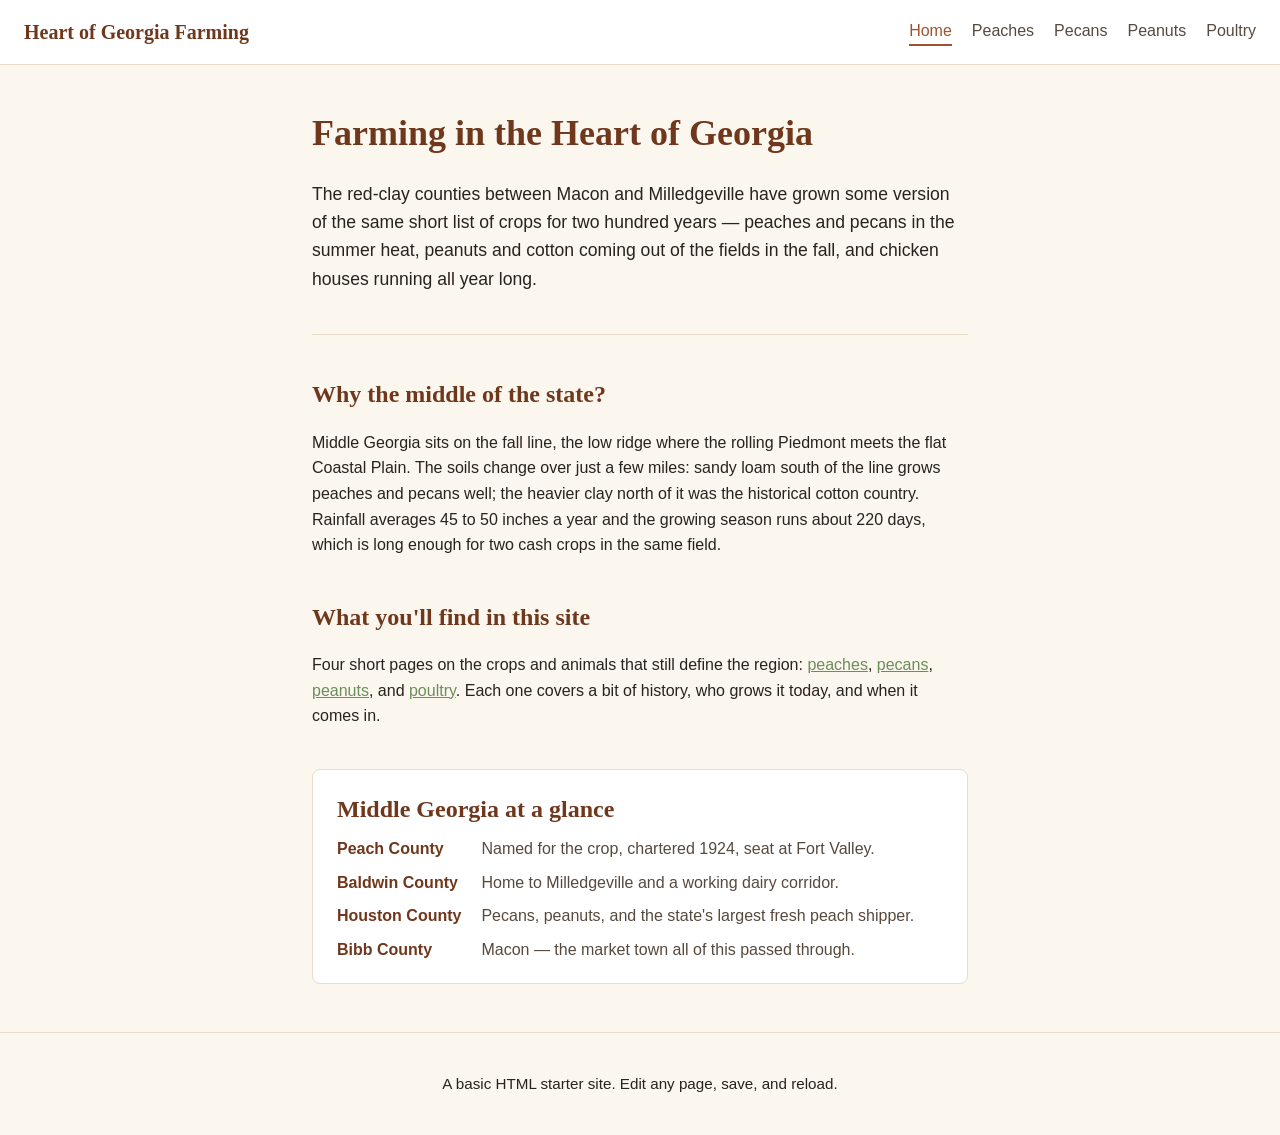
==== public/index.html @ 4251a200 "Initial commit" ====
<!doctype html>
<html lang="en">
<head>
  <meta charset="utf-8">
  <meta name="viewport" content="width=device-width, initial-scale=1">
  <title>Farming in the Heart of Georgia</title>
  <link rel="stylesheet" href="styles.css">
</head>
<body>
  <header class="site-header">
    <a class="brand" href="index.html">Heart of Georgia Farming</a>
    <nav>
      <a href="index.html" class="active">Home</a>
      <a href="peaches.html">Peaches</a>
      <a href="pecans.html">Pecans</a>
      <a href="peanuts.html">Peanuts</a>
      <a href="poultry.html">Poultry</a>
    </nav>
  </header>

  <main>
    <section class="hero">
      <h1>Farming in the Heart of Georgia</h1>
      <p class="lede">
        The red-clay counties between Macon and Milledgeville have grown some
        version of the same short list of crops for two hundred years — peaches
        and pecans in the summer heat, peanuts and cotton coming out of the
        fields in the fall, and chicken houses running all year long.
      </p>
    </section>

    <section>
      <h2>Why the middle of the state?</h2>
      <p>
        Middle Georgia sits on the fall line, the low ridge where the rolling
        Piedmont meets the flat Coastal Plain. The soils change over just a few
        miles: sandy loam south of the line grows peaches and pecans well; the
        heavier clay north of it was the historical cotton country. Rainfall
        averages 45 to 50 inches a year and the growing season runs about
        220 days, which is long enough for two cash crops in the same field.
      </p>
    </section>

    <section>
      <h2>What you'll find in this site</h2>
      <p>
        Four short pages on the crops and animals that still define the
        region: <a href="peaches.html">peaches</a>,
        <a href="pecans.html">pecans</a>,
        <a href="peanuts.html">peanuts</a>, and
        <a href="poultry.html">poultry</a>. Each one covers a bit of history,
        who grows it today, and when it comes in.
      </p>
    </section>

    <section class="facts">
      <h2>Middle Georgia at a glance</h2>
      <dl>
        <dt>Peach County</dt>
        <dd>Named for the crop, chartered 1924, seat at Fort Valley.</dd>
        <dt>Baldwin County</dt>
        <dd>Home to Milledgeville and a working dairy corridor.</dd>
        <dt>Houston County</dt>
        <dd>Pecans, peanuts, and the state's largest fresh peach shipper.</dd>
        <dt>Bibb County</dt>
        <dd>Macon — the market town all of this passed through.</dd>
      </dl>
    </section>
  </main>

  <footer class="site-footer">
    <p>A basic HTML starter site. Edit any page, save, and reload.</p>
  </footer>
</body>
</html>
---- public/styles.css ----
:root {
  --brand: #a0522d;        /* red clay */
  --brand-dark: #6f371c;
  --accent: #6b8e5a;       /* pasture green */
  --text: #2a221c;
  --muted: #57493d;
  --bg: #fbf6ee;           /* cream */
  --card: #ffffff;
  --border: #e8ddc9;
}

html {
  box-sizing: border-box;
}
*, *::before, *::after {
  box-sizing: inherit;
}

body {
  margin: 0;
  font-family: -apple-system, BlinkMacSystemFont, "Segoe UI", Roboto,
               "Helvetica Neue", Arial, sans-serif;
  line-height: 1.6;
  color: var(--text);
  background: var(--bg);
}

/* Header + nav */
.site-header {
  border-bottom: 1px solid var(--border);
  background: var(--card);
  padding: 1rem 1.5rem;
  display: flex;
  flex-wrap: wrap;
  align-items: center;
  justify-content: space-between;
  gap: 1rem;
}

.brand {
  font-family: Georgia, "Times New Roman", serif;
  font-size: 1.25rem;
  font-weight: 700;
  color: var(--brand-dark);
  text-decoration: none;
}

.site-header nav {
  display: flex;
  flex-wrap: wrap;
  gap: 1.25rem;
}

.site-header nav a {
  color: var(--muted);
  text-decoration: none;
  font-weight: 500;
}

.site-header nav a:hover,
.site-header nav a.active {
  color: var(--brand);
  border-bottom: 2px solid var(--brand);
}

/* Main content */
main {
  max-width: 44rem;
  margin: 0 auto;
  padding: 2.5rem 1.5rem 3rem;
}

.hero {
  border-bottom: 1px solid var(--border);
  padding-bottom: 1.5rem;
  margin-bottom: 2rem;
}

h1 {
  font-family: Georgia, "Times New Roman", serif;
  font-size: 2.25rem;
  color: var(--brand-dark);
  margin: 0 0 0.75rem;
}

h2 {
  font-family: Georgia, "Times New Roman", serif;
  color: var(--brand-dark);
  margin-top: 2.5rem;
  margin-bottom: 0.5rem;
}

.lede {
  font-size: 1.1rem;
  color: var(--text);
}

p {
  color: var(--text);
}

a {
  color: var(--accent);
}

a:hover {
  color: var(--brand);
}

/* Facts block */
.facts {
  background: var(--card);
  border: 1px solid var(--border);
  border-radius: 8px;
  padding: 1.25rem 1.5rem;
  margin-top: 2.5rem;
}

.facts h2 {
  margin-top: 0;
}

.facts dl {
  display: grid;
  grid-template-columns: max-content 1fr;
  gap: 0.5rem 1.25rem;
  margin: 0;
}

.facts dt {
  font-weight: 700;
  color: var(--brand-dark);
}

.facts dd {
  margin: 0;
  color: var(--muted);
}

/* Footer */
.site-footer {
  border-top: 1px solid var(--border);
  padding: 1.5rem;
  text-align: center;
  color: var(--muted);
  font-size: 0.95rem;
}

.site-footer a {
  color: var(--brand);
  text-decoration: none;
}

.site-footer a:hover {
  text-decoration: underline;
}
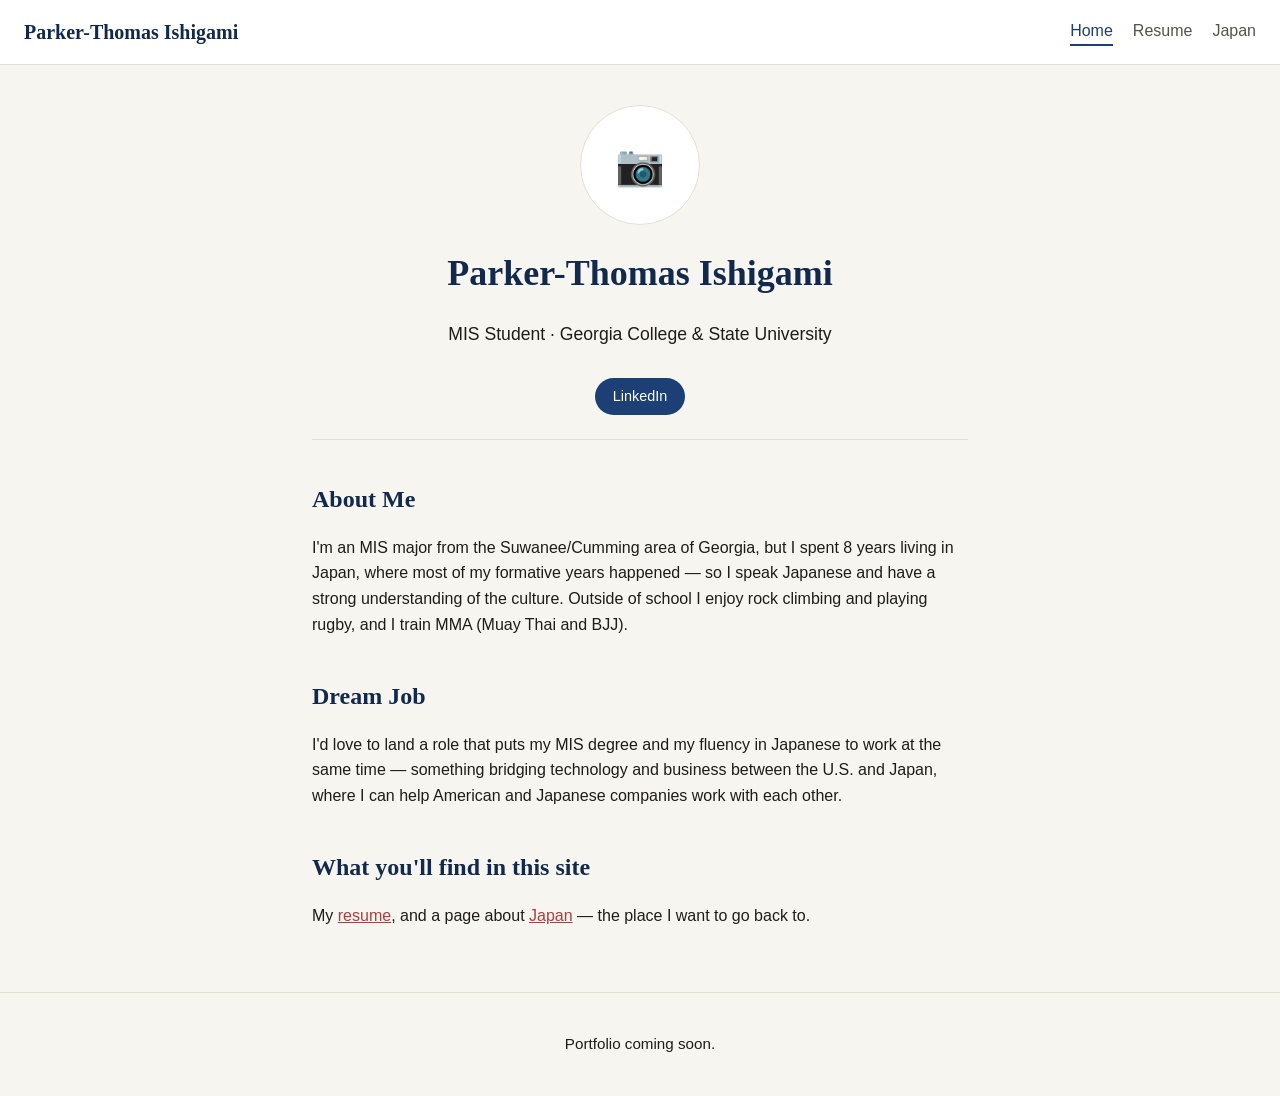
==== commit bada2dd6: "Replace farming template with personal site Home (about me + dream job), resume, and Japan pages, st" ====
--- a/public/index.html
+++ b/public/index.html
@@ -3,73 +3,59 @@
 <head>
   <meta charset="utf-8">
   <meta name="viewport" content="width=device-width, initial-scale=1">
-  <title>Farming in the Heart of Georgia</title>
+  <title>Parker-Thomas Ishigami</title>
   <link rel="stylesheet" href="styles.css">
 </head>
 <body>
   <header class="site-header">
-    <a class="brand" href="index.html">Heart of Georgia Farming</a>
+    <a class="brand" href="index.html">Parker-Thomas Ishigami</a>
     <nav>
       <a href="index.html" class="active">Home</a>
-      <a href="peaches.html">Peaches</a>
-      <a href="pecans.html">Pecans</a>
-      <a href="peanuts.html">Peanuts</a>
-      <a href="poultry.html">Poultry</a>
+      <a href="resume.html">Resume</a>
+      <a href="japan.html">Japan</a>
     </nav>
   </header>
 
   <main>
     <section class="hero">
-      <h1>Farming in the Heart of Georgia</h1>
-      <p class="lede">
-        The red-clay counties between Macon and Milledgeville have grown some
-        version of the same short list of crops for two hundred years — peaches
-        and pecans in the summer heat, peanuts and cotton coming out of the
-        fields in the fall, and chicken houses running all year long.
+      <div class="photo-placeholder" aria-label="Photo coming soon">
+        <span>📷</span>
+      </div>
+      <h1>Parker-Thomas Ishigami</h1>
+      <p class="lede">MIS Student &middot; Georgia College &amp; State University</p>
+      <a class="linkedin" href="https://www.linkedin.com/in/parker-thomas-ishigami-672a04324/" target="_blank" rel="noopener">LinkedIn</a>
+    </section>
+
+    <section>
+      <h2>About Me</h2>
+      <p>
+        I'm an MIS major from the Suwanee/Cumming area of Georgia, but I spent 8 years living in
+        Japan, where most of my formative years happened — so I speak Japanese and have a strong
+        understanding of the culture. Outside of school I enjoy rock climbing and playing rugby, and
+        I train MMA (Muay Thai and BJJ).
       </p>
     </section>
 
     <section>
-      <h2>Why the middle of the state?</h2>
+      <h2>Dream Job</h2>
       <p>
-        Middle Georgia sits on the fall line, the low ridge where the rolling
-        Piedmont meets the flat Coastal Plain. The soils change over just a few
-        miles: sandy loam south of the line grows peaches and pecans well; the
-        heavier clay north of it was the historical cotton country. Rainfall
-        averages 45 to 50 inches a year and the growing season runs about
-        220 days, which is long enough for two cash crops in the same field.
+        I'd love to land a role that puts my MIS degree and my fluency in Japanese to work at the
+        same time — something bridging technology and business between the U.S. and Japan, where I
+        can help American and Japanese companies work with each other.
       </p>
     </section>
 
     <section>
       <h2>What you'll find in this site</h2>
       <p>
-        Four short pages on the crops and animals that still define the
-        region: <a href="peaches.html">peaches</a>,
-        <a href="pecans.html">pecans</a>,
-        <a href="peanuts.html">peanuts</a>, and
-        <a href="poultry.html">poultry</a>. Each one covers a bit of history,
-        who grows it today, and when it comes in.
+        My <a href="resume.html">resume</a>, and a page about
+        <a href="japan.html">Japan</a> — the place I want to go back to.
       </p>
-    </section>
-
-    <section class="facts">
-      <h2>Middle Georgia at a glance</h2>
-      <dl>
-        <dt>Peach County</dt>
-        <dd>Named for the crop, chartered 1924, seat at Fort Valley.</dd>
-        <dt>Baldwin County</dt>
-        <dd>Home to Milledgeville and a working dairy corridor.</dd>
-        <dt>Houston County</dt>
-        <dd>Pecans, peanuts, and the state's largest fresh peach shipper.</dd>
-        <dt>Bibb County</dt>
-        <dd>Macon — the market town all of this passed through.</dd>
-      </dl>
     </section>
   </main>
 
   <footer class="site-footer">
-    <p>A basic HTML starter site. Edit any page, save, and reload.</p>
+    <p>Portfolio coming soon.</p>
   </footer>
 </body>
 </html>
--- a/public/styles.css
+++ b/public/styles.css
@@ -1,12 +1,12 @@
 :root {
-  --brand: #a0522d;        /* red clay */
-  --brand-dark: #6f371c;
-  --accent: #6b8e5a;       /* pasture green */
-  --text: #2a221c;
-  --muted: #57493d;
-  --bg: #fbf6ee;           /* cream */
+  --brand: #1c3f76;        /* deep blue */
+  --brand-dark: #12294e;
+  --accent: #b23b3b;       /* red, nods to the Japan page */
+  --text: #201c18;
+  --muted: #55524c;
+  --bg: #f7f5f0;
   --card: #ffffff;
-  --border: #e8ddc9;
+  --border: #e4e0d6;
 }
 
 html {
@@ -74,6 +74,42 @@
   border-bottom: 1px solid var(--border);
   padding-bottom: 1.5rem;
   margin-bottom: 2rem;
+  text-align: center;
+}
+
+.photo-placeholder {
+  display: flex;
+  align-items: center;
+  justify-content: center;
+  width: 120px;
+  height: 120px;
+  margin: 0 auto 1.25rem;
+  border-radius: 50%;
+  background: var(--card);
+  border: 1px solid var(--border);
+  font-size: 2.5rem;
+}
+
+.linkedin {
+  display: inline-block;
+  margin-top: 0.75rem;
+  padding: 0.45rem 1.1rem;
+  border-radius: 999px;
+  background: var(--brand);
+  color: #fff;
+  text-decoration: none;
+  font-size: 0.9rem;
+  font-weight: 500;
+}
+
+.linkedin:hover {
+  color: #fff;
+  opacity: 0.9;
+}
+
+section ul {
+  color: var(--text);
+  padding-left: 1.25rem;
 }
 
 h1 {
@@ -107,36 +143,6 @@
   color: var(--brand);
 }
 
-/* Facts block */
-.facts {
-  background: var(--card);
-  border: 1px solid var(--border);
-  border-radius: 8px;
-  padding: 1.25rem 1.5rem;
-  margin-top: 2.5rem;
-}
-
-.facts h2 {
-  margin-top: 0;
-}
-
-.facts dl {
-  display: grid;
-  grid-template-columns: max-content 1fr;
-  gap: 0.5rem 1.25rem;
-  margin: 0;
-}
-
-.facts dt {
-  font-weight: 700;
-  color: var(--brand-dark);
-}
-
-.facts dd {
-  margin: 0;
-  color: var(--muted);
-}
-
 /* Footer */
 .site-footer {
   border-top: 1px solid var(--border);
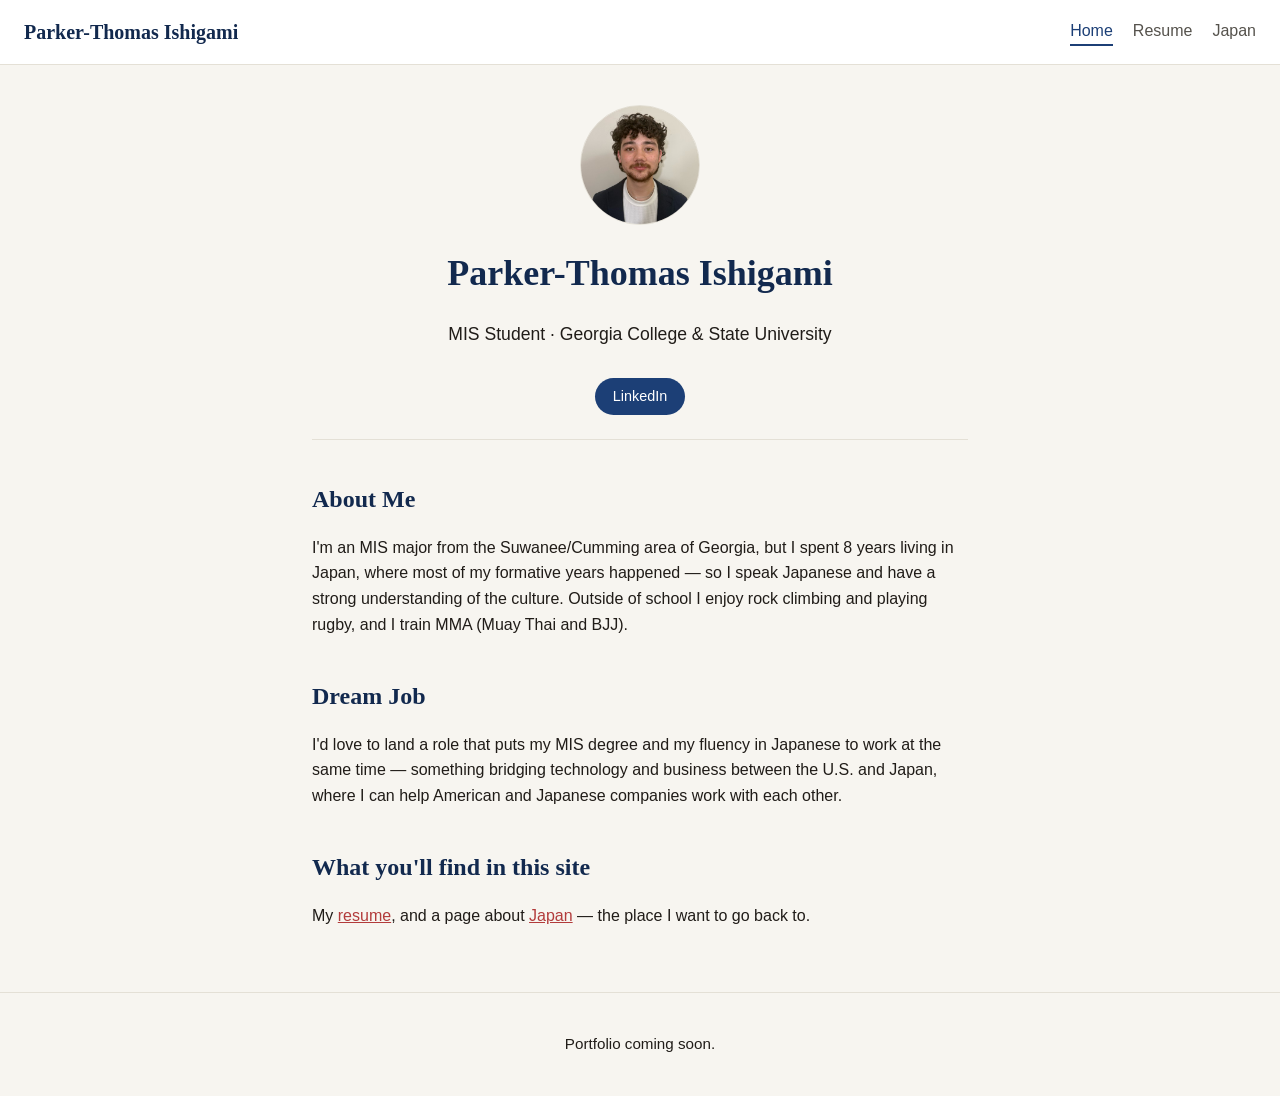
==== commit af30f438: "Add headshot photo to home page Replaces the placeholder circle with an actual photo." ====
--- a/public/index.html
+++ b/public/index.html
@@ -18,9 +18,7 @@
 
   <main>
     <section class="hero">
-      <div class="photo-placeholder" aria-label="Photo coming soon">
-        <span>📷</span>
-      </div>
+      <img class="photo" src="img/parker.jpg" alt="Parker-Thomas Ishigami">
       <h1>Parker-Thomas Ishigami</h1>
       <p class="lede">MIS Student &middot; Georgia College &amp; State University</p>
       <a class="linkedin" href="https://www.linkedin.com/in/parker-thomas-ishigami-672a04324/" target="_blank" rel="noopener">LinkedIn</a>
--- a/public/styles.css
+++ b/public/styles.css
@@ -90,6 +90,16 @@
   font-size: 2.5rem;
 }
 
+.photo {
+  display: block;
+  width: 120px;
+  height: 120px;
+  margin: 0 auto 1.25rem;
+  border-radius: 50%;
+  border: 1px solid var(--border);
+  object-fit: cover;
+}
+
 .linkedin {
   display: inline-block;
   margin-top: 0.75rem;
